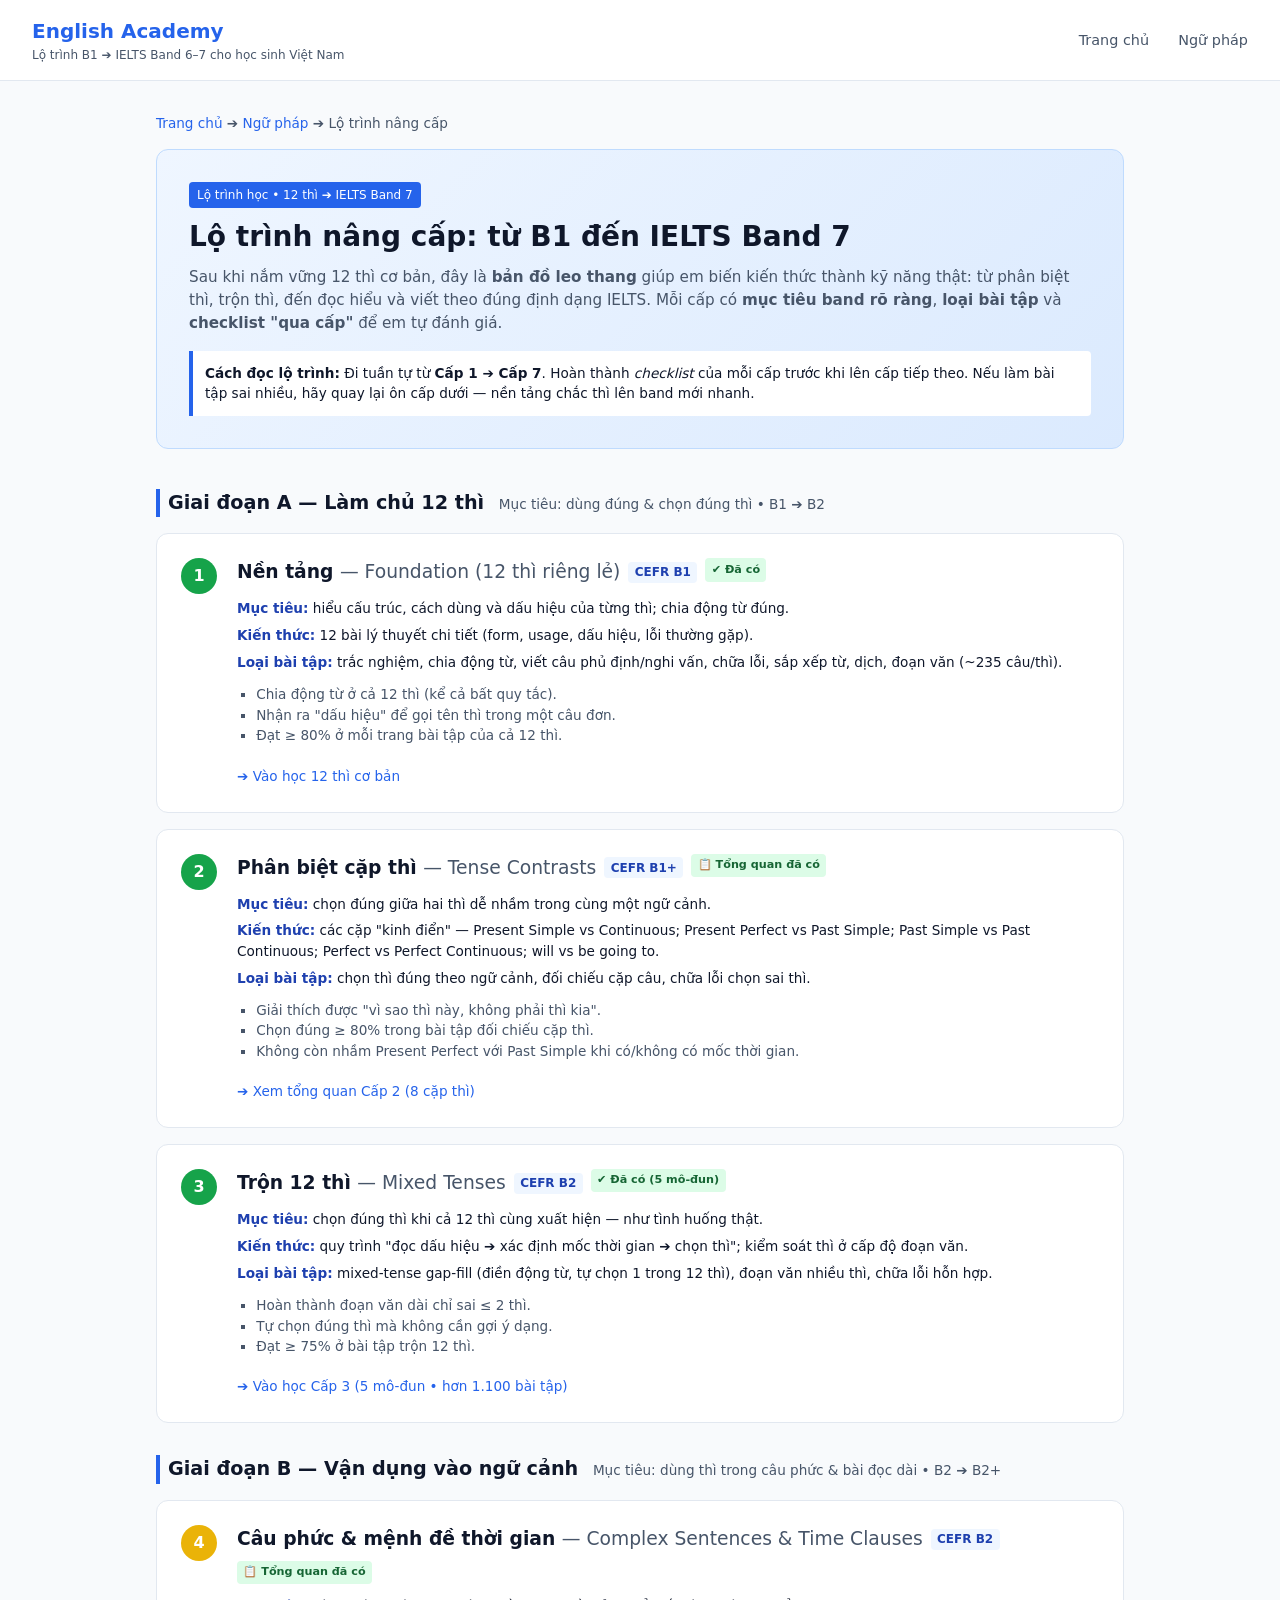
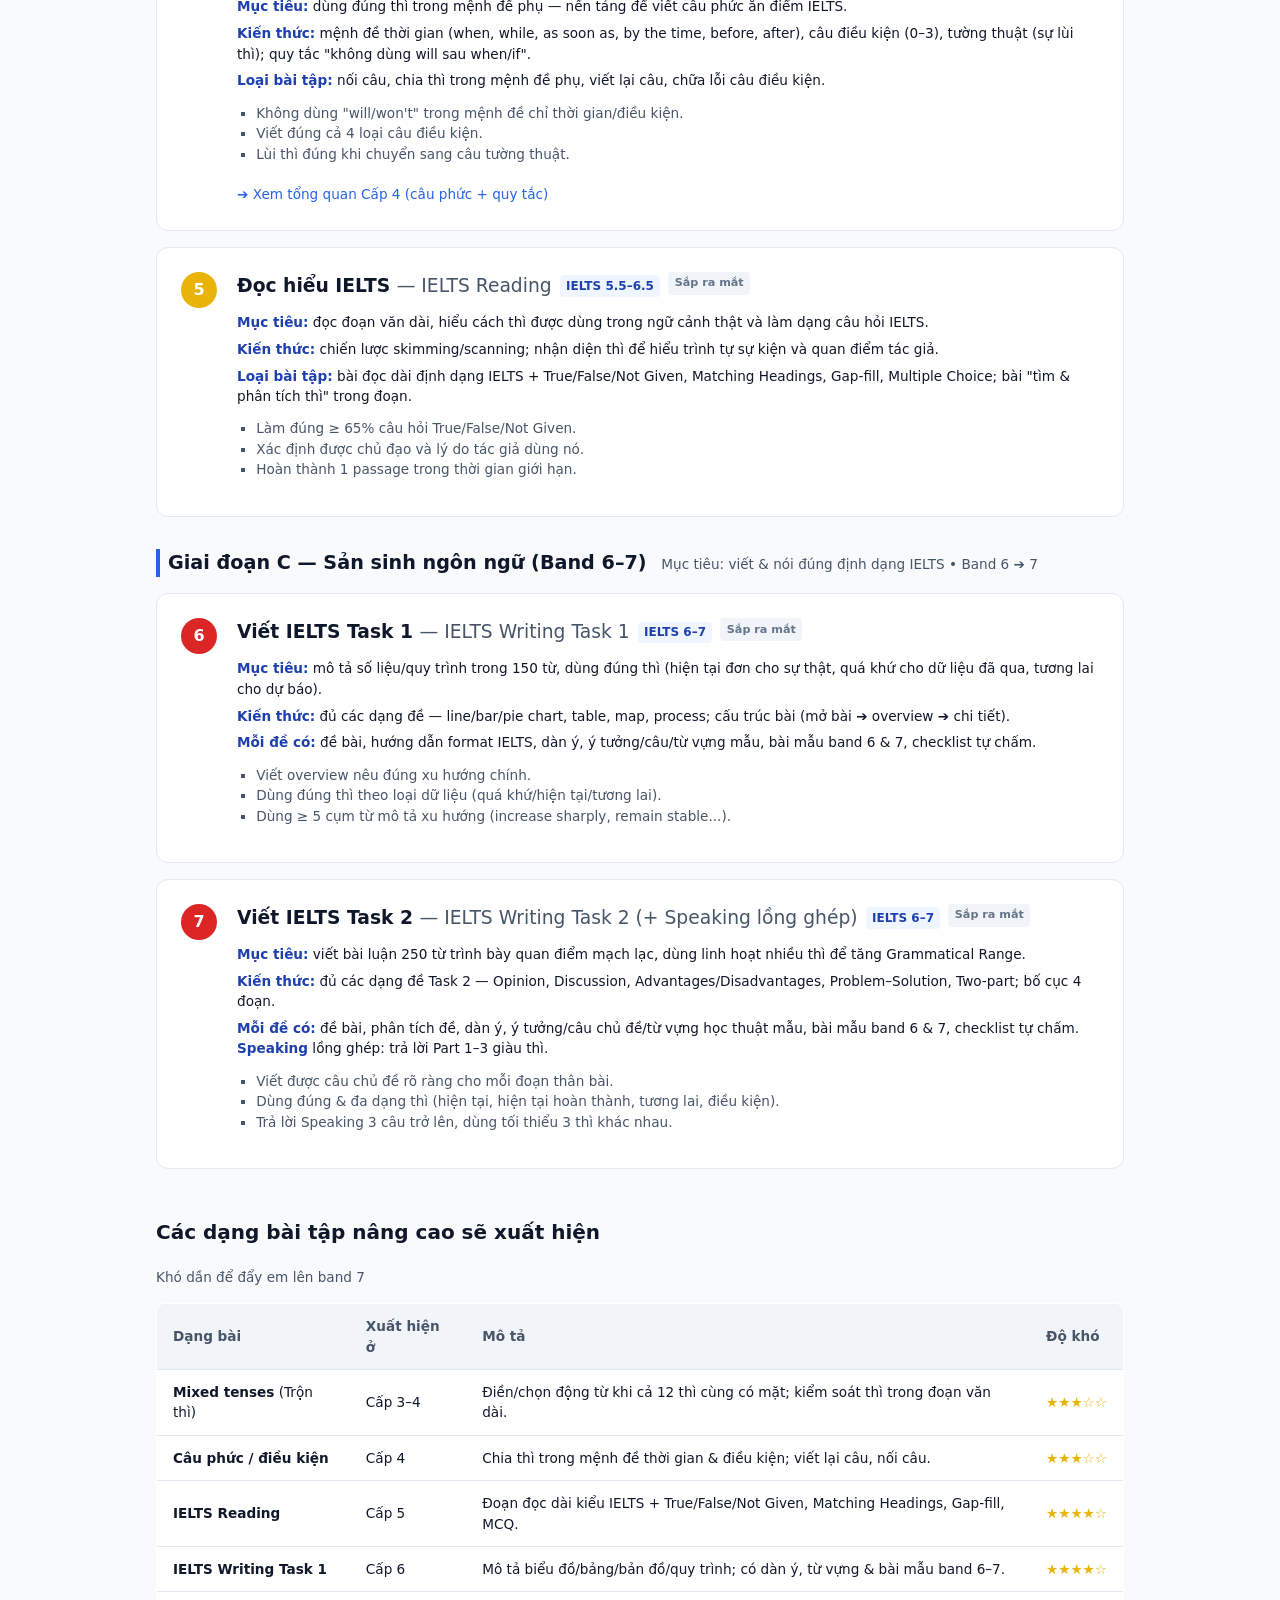
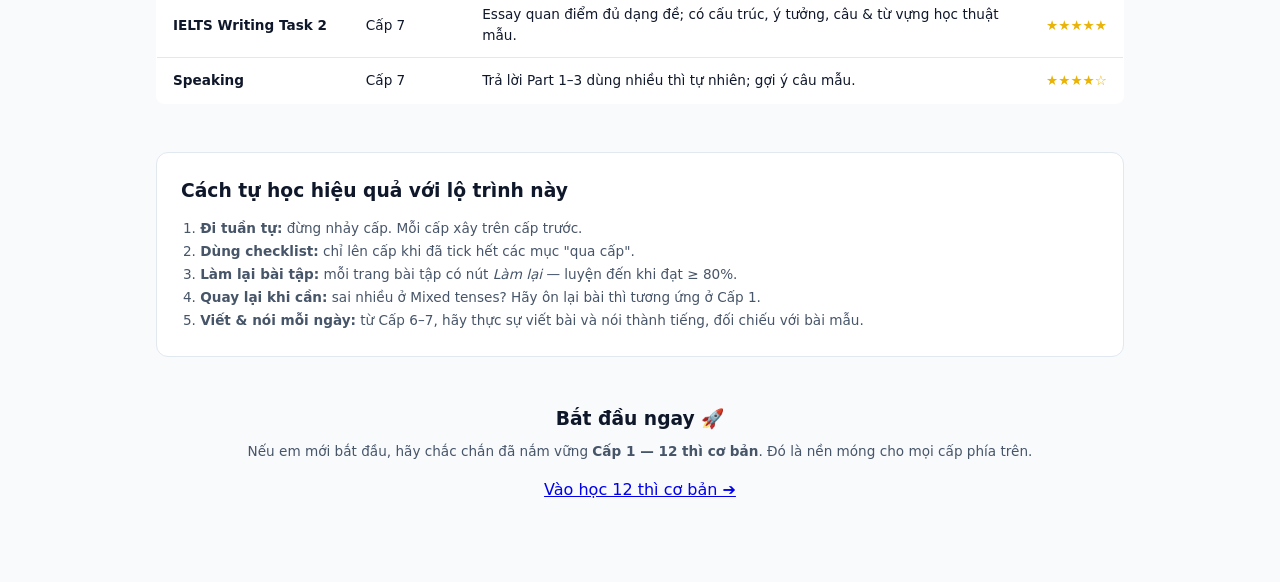
==== grammar/grammar.html @ 140b433c "init past simple" ====
<!DOCTYPE html>
<html lang="vi">
<head>
    <meta charset="UTF-8">
    <meta name="viewport" content="width=device-width, initial-scale=1.0">
    <title>Lộ trình nâng cấp 12 thì: B1 ➔ IELTS Band 7</title>
    <!-- Relative link to your root global stylesheet -->
    <link rel="stylesheet" href="../style.css">
    <style>
        .breadcrumb { font-size: 0.85rem; color: var(--text-muted); margin-bottom: 1rem; }
        .breadcrumb a { color: var(--primary); text-decoration: none; }
        
        .phase-title { margin: 2rem 0 1rem 0; padding-left: 0.5rem; border-left: 4px solid var(--primary); font-size: 1.2rem; color: var(--text-main); }
        .phase-title span { font-size: 0.85rem; font-weight: normal; color: var(--text-muted); margin-left: 0.5rem; }
        
        .level-card { background: var(--card-bg); border: 1px solid var(--border); border-radius: 12px; padding: 1.5rem; margin-bottom: 1rem; display: flex; gap: 1.25rem; }
        .level-badge { background: #16a34a; color: white; width: 36px; height: 36px; border-radius: 50%; display: flex; align-items: center; justify-content: center; font-weight: bold; flex-shrink: 0; }
        .level-content { flex-grow: 1; }
        .level-header { display: flex; align-items: center; gap: 0.5rem; margin-bottom: 0.75rem; flex-wrap: wrap; }
        .cefr { background: #eff6ff; color: #1e40af; font-size: 0.75rem; font-weight: 600; padding: 0.1rem 0.4rem; border-radius: 4px; }
        
        .meta-line { font-size: 0.85rem; margin-bottom: 0.4rem; }
        .meta-line strong { color: #1e40af; }
        
        .checklist { margin: 0.75rem 0; padding-left: 1.2rem; font-size: 0.85rem; color: var(--text-muted); list-style-type: square; }
        .level-link { display: inline-block; font-size: 0.85rem; color: var(--primary); text-decoration: none; font-weight: 500; margin-top: 0.5rem; }
        .level-link:hover { text-decoration: underline; }

        /* Roadmap table */
        .roadmap-table { width: 100%; border-collapse: collapse; margin-top: 1rem; background: var(--card-bg); border-radius: 8px; overflow: hidden; font-size: 0.85rem; border: 1px solid var(--border); }
        .roadmap-table th, .roadmap-table td { padding: 0.75rem 1rem; text-align: left; border-bottom: 1px solid var(--border); }
        .roadmap-table th { background: #f1f5f9; font-weight: 600; color: var(--text-muted); }
        .stars { color: #eab308; }
    </style>
</head>
<body>

    <header>
        <div class="logo">
            <h1>English Academy</h1>
            <p>Lộ trình B1 ➔ IELTS Band 6–7 cho học sinh Việt Nam</p>
        </div>
        <nav>
            <a href="../index.html">Trang chủ</a>
            <a href="grammar.html">Ngữ pháp</a>
        </nav>
    </header>

    <main class="container">
        
        <div class="breadcrumb">
            <a href="../index.html">Trang chủ</a> ➔ <a href="grammar.html">Ngữ pháp</a> ➔ Lộ trình nâng cấp
        </div>

        <!-- Hero Title Block -->
        <section class="hero">
            <span class="badge">Lộ trình học • 12 thì ➔ IELTS Band 7</span>
            <h2>Lộ trình nâng cấp: từ B1 đến IELTS Band 7</h2>
            <p>Sau khi nắm vững 12 thì cơ bản, đây là <strong>bản đồ leo thang</strong> giúp em biến kiến thức thành kỹ năng thật: từ phân biệt thì, trộn thì, đến đọc hiểu và viết theo đúng định dạng IELTS. Mỗi cấp có <strong>mục tiêu band rõ ràng</strong>, <strong>loại bài tập</strong> và <strong>checklist "qua cấp"</strong> để em tự đánh giá.</p>
            <div class="tip" style="margin-top:1rem; background:#fff;">
                <strong>Cách đọc lộ trình:</strong> Đi tuần tự từ <strong>Cấp 1 ➔ Cấp 7</strong>. Hoàn thành <em>checklist</em> của mỗi cấp trước khi lên cấp tiếp theo. Nếu làm bài tập sai nhiều, hãy quay lại ôn cấp dưới — nền tảng chắc thì lên band mới nhanh.
            </div>
        </section>

        <!-- Giai đoạn A -->
        <h3 class="phase-title">Giai đoạn A — Làm chủ 12 thì <span>Mục tiêu: dùng đúng & chọn đúng thì • B1 ➔ B2</span></h3>
        
        <!-- Cấp 1 -->
        <div class="level-card">
            <div class="level-badge">1</div>
            <div class="level-content">
                <div class="level-header">
                    <h3>Nền tảng <span style="font-weight:normal; color:var(--text-muted);">— Foundation (12 thì riêng lẻ)</span></h3>
                    <span class="cefr">CEFR B1</span> <span class="status open">✔ Đã có</span>
                </div>
                <div class="meta-line"><strong>Mục tiêu:</strong> hiểu cấu trúc, cách dùng và dấu hiệu của từng thì; chia động từ đúng.</div>
                <div class="meta-line"><strong>Kiến thức:</strong> 12 bài lý thuyết chi tiết (form, usage, dấu hiệu, lỗi thường gặp).</div>
                <div class="meta-line"><strong>Loại bài tập:</strong> trắc nghiệm, chia động từ, viết câu phủ định/nghi vấn, chữa lỗi, sắp xếp từ, dịch, đoạn văn (~235 câu/thì).</div>
                <ul class="checklist">
                    <li>Chia động từ ở cả 12 thì (kể cả bất quy tắc).</li>
                    <li>Nhận ra "dấu hiệu" để gọi tên thì trong một câu đơn.</li>
                    <li>Đạt ≥ 80% ở mỗi trang bài tập của cả 12 thì.</li>
                </ul>
                <a href="twelve_tenses.html" class="level-link">➔ Vào học 12 thì cơ bản</a>
            </div>
        </div>

        <!-- Cấp 2 -->
        <div class="level-card">
            <div class="level-badge">2</div>
            <div class="level-content">
                <div class="level-header">
                    <h3>Phân biệt cặp thì <span style="font-weight:normal; color:var(--text-muted);">— Tense Contrasts</span></h3>
                    <span class="cefr">CEFR B1+</span> <span class="status open">📋 Tổng quan đã có</span>
                </div>
                <div class="meta-line"><strong>Mục tiêu:</strong> chọn đúng giữa hai thì dễ nhầm trong cùng một ngữ cảnh.</div>
                <div class="meta-line"><strong>Kiến thức:</strong> các cặp "kinh điển" — Present Simple vs Continuous; Present Perfect vs Past Simple; Past Simple vs Past Continuous; Perfect vs Perfect Continuous; will vs be going to.</div>
                <div class="meta-line"><strong>Loại bài tập:</strong> chọn thì đúng theo ngữ cảnh, đối chiếu cặp câu, chữa lỗi chọn sai thì.</div>
                <ul class="checklist">
                    <li>Giải thích được "vì sao thì này, không phải thì kia".</li>
                    <li>Chọn đúng ≥ 80% trong bài tập đối chiếu cặp thì.</li>
                    <li>Không còn nhầm Present Perfect với Past Simple khi có/không có mốc thời gian.</li>
                </ul>
                <a href="tense_contrasts.html" class="level-link">➔ Xem tổng quan Cấp 2 (8 cặp thì)</a>
            </div>
        </div>

        <!-- Cấp 3 -->
        <div class="level-card">
            <div class="level-badge">3</div>
            <div class="level-content">
                <div class="level-header">
                    <h3>Trộn 12 thì <span style="font-weight:normal; color:var(--text-muted);">— Mixed Tenses</span></h3>
                    <span class="cefr">CEFR B2</span> <span class="status open">✔ Đã có (5 mô-đun)</span>
                </div>
                <div class="meta-line"><strong>Mục tiêu:</strong> chọn đúng thì khi cả 12 thì cùng xuất hiện — như tình huống thật.</div>
                <div class="meta-line"><strong>Kiến thức:</strong> quy trình "đọc dấu hiệu ➔ xác định mốc thời gian ➔ chọn thì"; kiểm soát thì ở cấp độ đoạn văn.</div>
                <div class="meta-line"><strong>Loại bài tập:</strong> mixed-tense gap-fill (điền động từ, tự chọn 1 trong 12 thì), đoạn văn nhiều thì, chữa lỗi hỗn hợp.</div>
                <ul class="checklist">
                    <li>Hoàn thành đoạn văn dài chỉ sai ≤ 2 thì.</li>
                    <li>Tự chọn đúng thì mà không cần gợi ý dạng.</li>
                    <li>Đạt ≥ 75% ở bài tập trộn 12 thì.</li>
                </ul>
                <a href="mixed_tenses.html" class="level-link">➔ Vào học Cấp 3 (5 mô-đun • hơn 1.100 bài tập)</a>
            </div>
        </div>

        <!-- Giai đoạn B -->
        <h3 class="phase-title">Giai đoạn B — Vận dụng vào ngữ cảnh <span>Mục tiêu: dùng thì trong câu phức & bài đọc dài • B2 ➔ B2+</span></h3>

        <!-- Cấp 4 -->
        <div class="level-card">
            <div class="level-badge" style="background:#eab308;">4</div>
            <div class="level-content">
                <div class="level-header">
                    <h3>Câu phức & mệnh đề thời gian <span style="font-weight:normal; color:var(--text-muted);">— Complex Sentences & Time Clauses</span></h3>
                    <span class="cefr">CEFR B2</span> <span class="status open">📋 Tổng quan đã có</span>
                </div>
                <div class="meta-line"><strong>Mục tiêu:</strong> dùng đúng thì trong mệnh đề phụ — nền tảng để viết câu phức ăn điểm IELTS.</div>
                <div class="meta-line"><strong>Kiến thức:</strong> mệnh đề thời gian (when, while, as soon as, by the time, before, after), câu điều kiện (0–3), tường thuật (sự lùi thì); quy tắc "không dùng will sau when/if".</div>
                <div class="meta-line"><strong>Loại bài tập:</strong> nối câu, chia thì trong mệnh đề phụ, viết lại câu, chữa lỗi câu điều kiện.</div>
                <ul class="checklist">
                    <li>Không dùng "will/won't" trong mệnh đề chỉ thời gian/điều kiện.</li>
                    <li>Viết đúng cả 4 loại câu điều kiện.</li>
                    <li>Lùi thì đúng khi chuyển sang câu tường thuật.</li>
                </ul>
                <a href="#" class="level-link">➔ Xem tổng quan Cấp 4 (câu phức + quy tắc)</a>
            </div>
        </div>

        <!-- Cấp 5 -->
        <div class="level-card disabled">
            <div class="level-badge" style="background:#eab308;">5</div>
            <div class="level-content">
                <div class="level-header">
                    <h3>Đọc hiểu IELTS <span style="font-weight:normal; color:var(--text-muted);">— IELTS Reading</span></h3>
                    <span class="cefr">IELTS 5.5–6.5</span> <span class="status soon">Sắp ra mắt</span>
                </div>
                <div class="meta-line"><strong>Mục tiêu:</strong> đọc đoạn văn dài, hiểu cách thì được dùng trong ngữ cảnh thật và làm dạng câu hỏi IELTS.</div>
                <div class="meta-line"><strong>Kiến thức:</strong> chiến lược skimming/scanning; nhận diện thì để hiểu trình tự sự kiện và quan điểm tác giả.</div>
                <div class="meta-line"><strong>Loại bài tập:</strong> bài đọc dài định dạng IELTS + True/False/Not Given, Matching Headings, Gap-fill, Multiple Choice; bài "tìm & phân tích thì" trong đoạn.</div>
                <ul class="checklist">
                    <li>Làm đúng ≥ 65% câu hỏi True/False/Not Given.</li>
                    <li>Xác định được chủ đạo và lý do tác giả dùng nó.</li>
                    <li>Hoàn thành 1 passage trong thời gian giới hạn.</li>
                </ul>
            </div>
        </div>

        <!-- Giai đoạn C -->
        <h3 class="phase-title">Giai đoạn C — Sản sinh ngôn ngữ (Band 6–7) <span>Mục tiêu: viết & nói đúng định dạng IELTS • Band 6 ➔ 7</span></h3>

        <!-- Cấp 6 -->
        <div class="level-card disabled">
            <div class="level-badge" style="background:#dc2626;">6</div>
            <div class="level-content">
                <div class="level-header">
                    <h3>Viết IELTS Task 1 <span style="font-weight:normal; color:var(--text-muted);">— IELTS Writing Task 1</span></h3>
                    <span class="cefr">IELTS 6–7</span> <span class="status soon">Sắp ra mắt</span>
                </div>
                <div class="meta-line"><strong>Mục tiêu:</strong> mô tả số liệu/quy trình trong 150 từ, dùng đúng thì (hiện tại đơn cho sự thật, quá khứ cho dữ liệu đã qua, tương lai cho dự báo).</div>
                <div class="meta-line"><strong>Kiến thức:</strong> đủ các dạng đề — line/bar/pie chart, table, map, process; cấu trúc bài (mở bài ➔ overview ➔ chi tiết).</div>
                <div class="meta-line"><strong>Mỗi đề có:</strong> đề bài, hướng dẫn format IELTS, dàn ý, ý tưởng/câu/từ vựng mẫu, bài mẫu band 6 & 7, checklist tự chấm.</div>
                <ul class="checklist">
                    <li>Viết overview nêu đúng xu hướng chính.</li>
                    <li>Dùng đúng thì theo loại dữ liệu (quá khứ/hiện tại/tương lai).</li>
                    <li>Dùng ≥ 5 cụm từ mô tả xu hướng (increase sharply, remain stable...).</li>
                </ul>
            </div>
        </div>

        <!-- Cấp 7 -->
        <div class="level-card disabled">
            <div class="level-badge" style="background:#dc2626;">7</div>
            <div class="level-content">
                <div class="level-header">
                    <h3>Viết IELTS Task 2 <span style="font-weight:normal; color:var(--text-muted);">— IELTS Writing Task 2 (+ Speaking lồng ghép)</span></h3>
                    <span class="cefr">IELTS 6–7</span> <span class="status soon">Sắp ra mắt</span>
                </div>
                <div class="meta-line"><strong>Mục tiêu:</strong> viết bài luận 250 từ trình bày quan điểm mạch lạc, dùng linh hoạt nhiều thì để tăng Grammatical Range.</div>
                <div class="meta-line"><strong>Kiến thức:</strong> đủ các dạng đề Task 2 — Opinion, Discussion, Advantages/Disadvantages, Problem–Solution, Two-part; bố cục 4 đoạn.</div>
                <div class="meta-line"><strong>Mỗi đề có:</strong> đề bài, phân tích đề, dàn ý, ý tưởng/câu chủ đề/từ vựng học thuật mẫu, bài mẫu band 6 & 7, checklist tự chấm. <strong>Speaking</strong> lồng ghép: trả lời Part 1–3 giàu thì.</div>
                <ul class="checklist">
                    <li>Viết được câu chủ đề rõ ràng cho mỗi đoạn thân bài.</li>
                    <li>Dùng đúng & đa dạng thì (hiện tại, hiện tại hoàn thành, tương lai, điều kiện).</li>
                    <li>Trả lời Speaking 3 câu trở lên, dùng tối thiểu 3 thì khác nhau.</li>
                </ul>
            </div>
        </div>

        <!-- Overview Table Section -->
        <section style="margin-top: 3rem;">
            <h2 class="section-title">Các dạng bài tập nâng cao sẽ xuất hiện</h2>
            <p style="font-size:0.85rem; color:var(--text-muted); margin-bottom:1rem;">Khó dần để đẩy em lên band 7</p>
            
            <table class="roadmap-table">
                <thead>
                    <tr>
                        <th>Dạng bài</th>
                        <th>Xuất hiện ở</th>
                        <th>Mô tả</th>
                        <th>Độ khó</th>
                    </tr>
                </thead>
                <tbody>
                    <tr>
                        <td><strong>Mixed tenses</strong> (Trộn thì)</td>
                        <td>Cấp 3–4</td>
                        <td>Điền/chọn động từ khi cả 12 thì cùng có mặt; kiểm soát thì trong đoạn văn dài.</td>
                        <td class="stars">★★★☆☆</td>
                    </tr>
                    <tr>
                        <td><strong>Câu phức / điều kiện</strong></td>
                        <td>Cấp 4</td>
                        <td>Chia thì trong mệnh đề thời gian & điều kiện; viết lại câu, nối câu.</td>
                        <td class="stars">★★★☆☆</td>
                    </tr>
                    <tr>
                        <td><strong>IELTS Reading</strong></td>
                        <td>Cấp 5</td>
                        <td>Đoạn đọc dài kiểu IELTS + True/False/Not Given, Matching Headings, Gap-fill, MCQ.</td>
                        <td class="stars">★★★★☆</td>
                    </tr>
                    <tr>
                        <td><strong>IELTS Writing Task 1</strong></td>
                        <td>Cấp 6</td>
                        <td>Mô tả biểu đồ/bảng/bản đồ/quy trình; có dàn ý, từ vựng & bài mẫu band 6–7.</td>
                        <td class="stars">★★★★☆</td>
                    </tr>
                    <tr>
                        <td><strong>IELTS Writing Task 2</strong></td>
                        <td>Cấp 7</td>
                        <td>Essay quan điểm đủ dạng đề; có cấu trúc, ý tưởng, câu & từ vựng học thuật mẫu.</td>
                        <td class="stars">★★★★★</td>
                    </tr>
                    <tr>
                        <td><strong>Speaking</strong></td>
                        <td>Cấp 7</td>
                        <td>Trả lời Part 1–3 dùng nhiều thì tự nhiên; gợi ý câu mẫu.</td>
                        <td class="stars">★★★★☆</td>
                    </tr>
                </tbody>
            </table>
        </section>

        <!-- Method Section -->
        <section style="margin-top:3rem; background:#fff; border:1px solid var(--border); padding:1.5rem; border-radius:12px;">
            <h3 style="margin-bottom:0.75rem;">Cách tự học hiệu quả với lộ trình này</h3>
            <ol style="padding-left:1.2rem; font-size:0.85rem; color:var(--text-muted); line-height:1.7;">
                <li><strong>Đi tuần tự:</strong> đừng nhảy cấp. Mỗi cấp xây trên cấp trước.</li>
                <li><strong>Dùng checklist:</strong> chỉ lên cấp khi đã tick hết các mục "qua cấp".</li>
                <li><strong>Làm lại bài tập:</strong> mỗi trang bài tập có nút <em>Làm lại</em> — luyện đến khi đạt ≥ 80%.</li>
                <li><strong>Quay lại khi cần:</strong> sai nhiều ở Mixed tenses? Hãy ôn lại bài thì tương ứng ở Cấp 1.</li>
                <li><strong>Viết & nói mỗi ngày:</strong> từ Cấp 6–7, hãy thực sự viết bài và nói thành tiếng, đối chiếu với bài mẫu.</li>
            </ol>
        </section>

        <!-- Footer Call to Action -->
        <section style="text-align:center; margin-top:3rem;">
            <h3 style="margin-bottom:0.5rem;">Bắt đầu ngay 🚀</h3>
            <p style="font-size:0.85rem; color:var(--text-muted); margin-bottom:1rem;">Nếu em mới bắt đầu, hãy chắc chắn đã nắm vững <strong>Cấp 1 — 12 thì cơ bản</strong>. Đó là nền móng cho mọi cấp phía trên.</p>
            <a href="twelve_tenses.html" class="btn" style="display:inline-block;">Vào học 12 thì cơ bản ➔</a>
        </section>

    </main>

</body>
</html>
---- style.css ----
:root {
    --primary: #2563eb;
    --primary-hover: #1d4ed8;
    --bg: #f8fafc;
    --card-bg: #ffffff;
    --text-main: #0f172a;
    --text-muted: #475569;
    --border: #e2e8f0;
}

* { 
    box-sizing: border-box; 
    margin: 0; 
    padding: 0; 
    font-family: system-ui, -apple-system, sans-serif; 
}

body { 
    background-color: var(--bg); 
    color: var(--text-main); 
    line-height: 1.5; 
    padding-bottom: 3rem; 
}

/* Navbar */
header { 
    background: var(--card-bg); 
    border-bottom: 1px solid var(--border); 
    padding: 1rem 2rem; 
    display: flex; 
    justify-content: space-between; 
    align-items: center; 
}
.logo h1 { font-size: 1.25rem; color: var(--primary); }
.logo p { font-size: 0.75rem; color: var(--text-muted); }
nav a { margin-left: 1.5rem; text-decoration: none; color: var(--text-muted); font-size: 0.9rem; font-weight: 500; }
nav a:hover { color: var(--primary); }

/* Main layout container */
.container { 
    max-width: 1000px; 
    margin: 2rem auto; 
    padding: 0 1rem; 
}

/* Hero Banner */
.hero { 
    background: linear-gradient(135deg, #eff6ff, #dbeafe); 
    border-radius: 12px; 
    padding: 2rem; 
    margin-bottom: 2.5rem; 
    border: 1px solid #bfdbfe; 
}
.badge { 
    background: var(--primary); 
    color: white; 
    font-size: 0.75rem; 
    padding: 0.25rem 0.5rem; 
    border-radius: 4px; 
    display: inline-block; 
    margin-bottom: 0.5rem; 
}
.hero h2 { font-size: 1.75rem; margin-bottom: 0.5rem; }
.hero p { color: var(--text-muted); margin-bottom: 1rem; font-size: 0.95rem; }
.tip { 
    font-size: 0.85rem; 
    padding: 0.75rem; 
    background: rgba(255,255,255,0.7); 
    border-left: 4px solid var(--primary); 
    border-radius: 0 4px 4px 0; 
}

/* Grid layout for Dashboard sections */
.section-title { margin-bottom: 1.25rem; font-size: 1.25rem; }
.grid { 
    display: grid; 
    grid-template-columns: repeat(auto-fit, minmax(220px, 1fr)); 
    gap: 1rem; 
}

/* Dashboard Navigation Cards */
.card { 
    background: var(--card-bg); 
    border: 1px solid var(--border); 
    border-radius: 12px; 
    padding: 1.5rem; 
    display: flex; 
    flex-direction: column; 
    text-decoration: none; 
    color: inherit; 
    transition: transform 0.2s, box-shadow 0.2s; 
}
.card:hover { 
    transform: translateY(-2px); 
    box-shadow: 0 4px 12px rgba(0,0,0,0.05); 
}
.card .icon { font-size: 1.5rem; margin-bottom: 0.75rem; }
.card h3 { font-size: 1.05rem; margin-bottom: 0.5rem; }
.card p { font-size: 0.85rem; color: var(--text-muted); flex-grow: 1; margin-bottom: 1rem; }

/* Status Badges */
.status { font-size: 0.7rem; font-weight: 600; padding: 0.2rem 0.4rem; border-radius: 4px; align-self: flex-start; }
.status.open { background: #dcfce7; color: #166534; }
.status.soon { background: #f1f5f9; color: #64748b; }
.card.disabled { pointer-events: none; opacity: 0.75; }
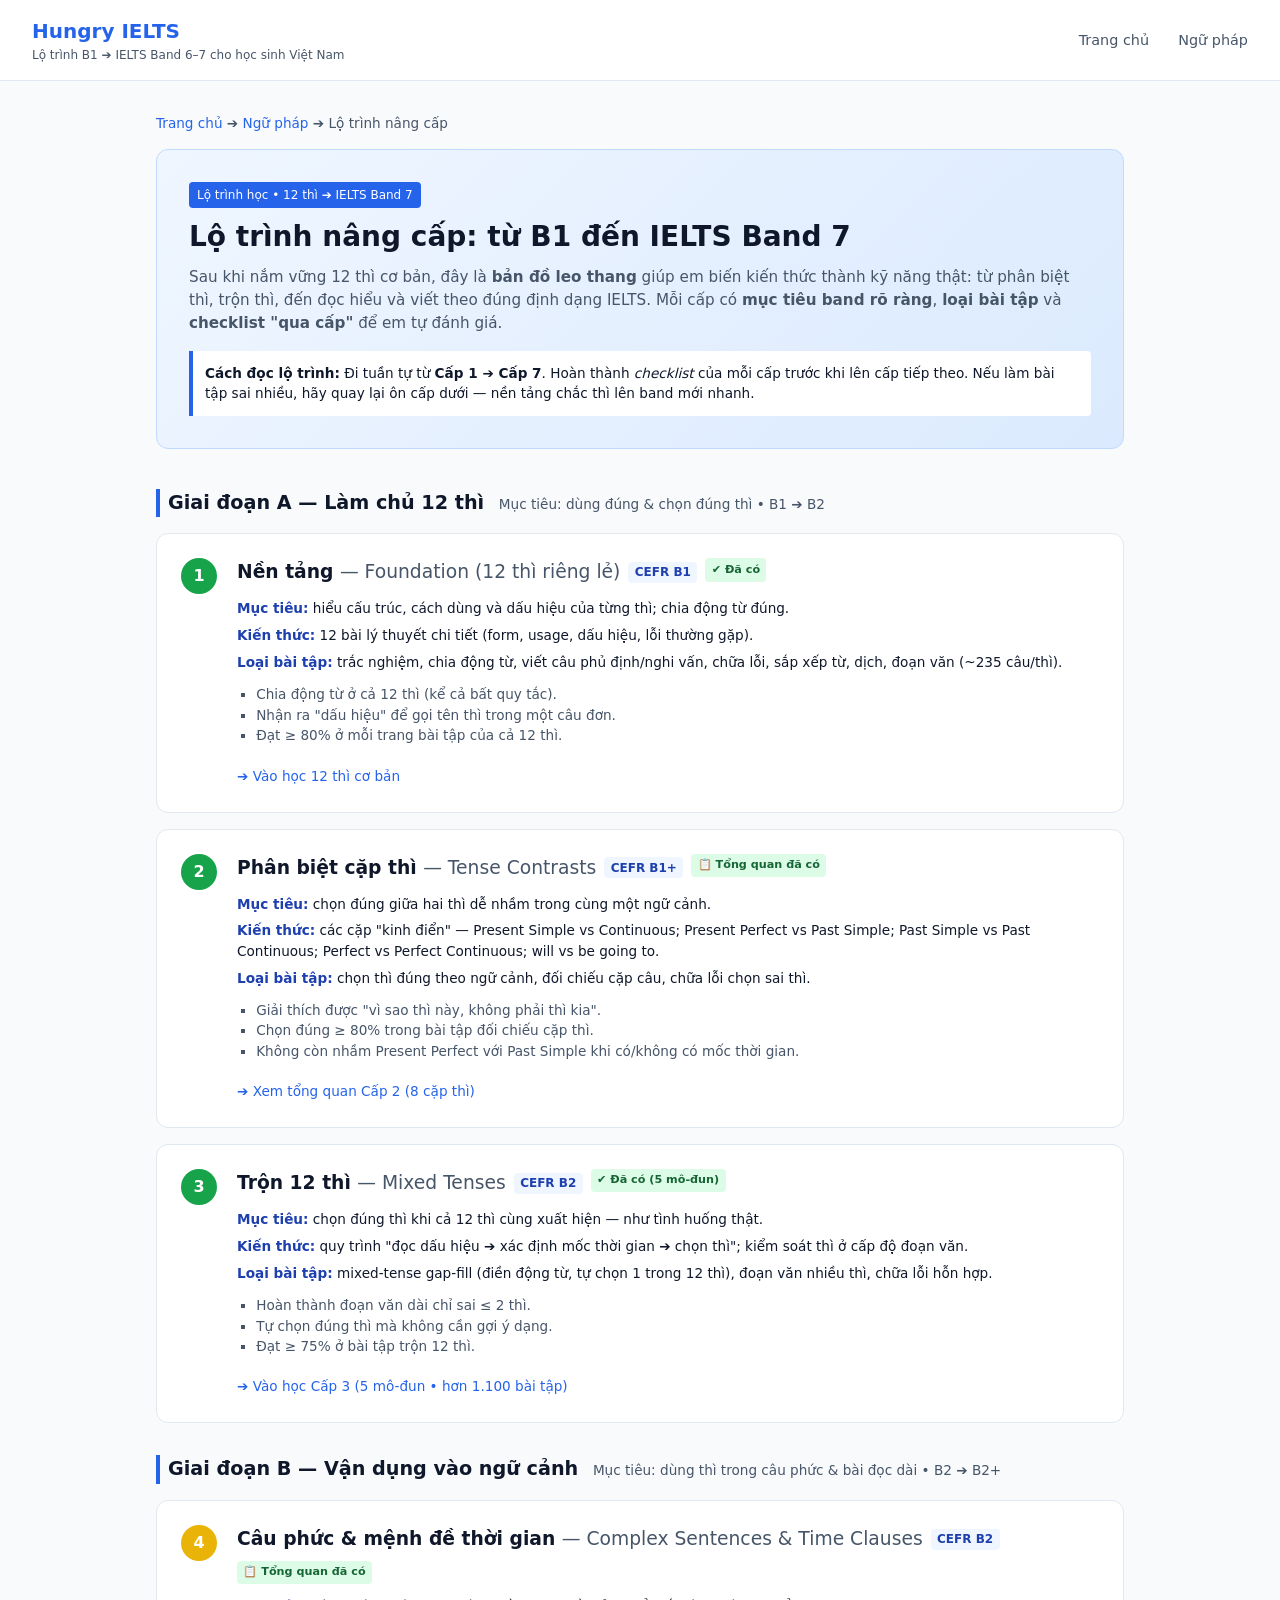
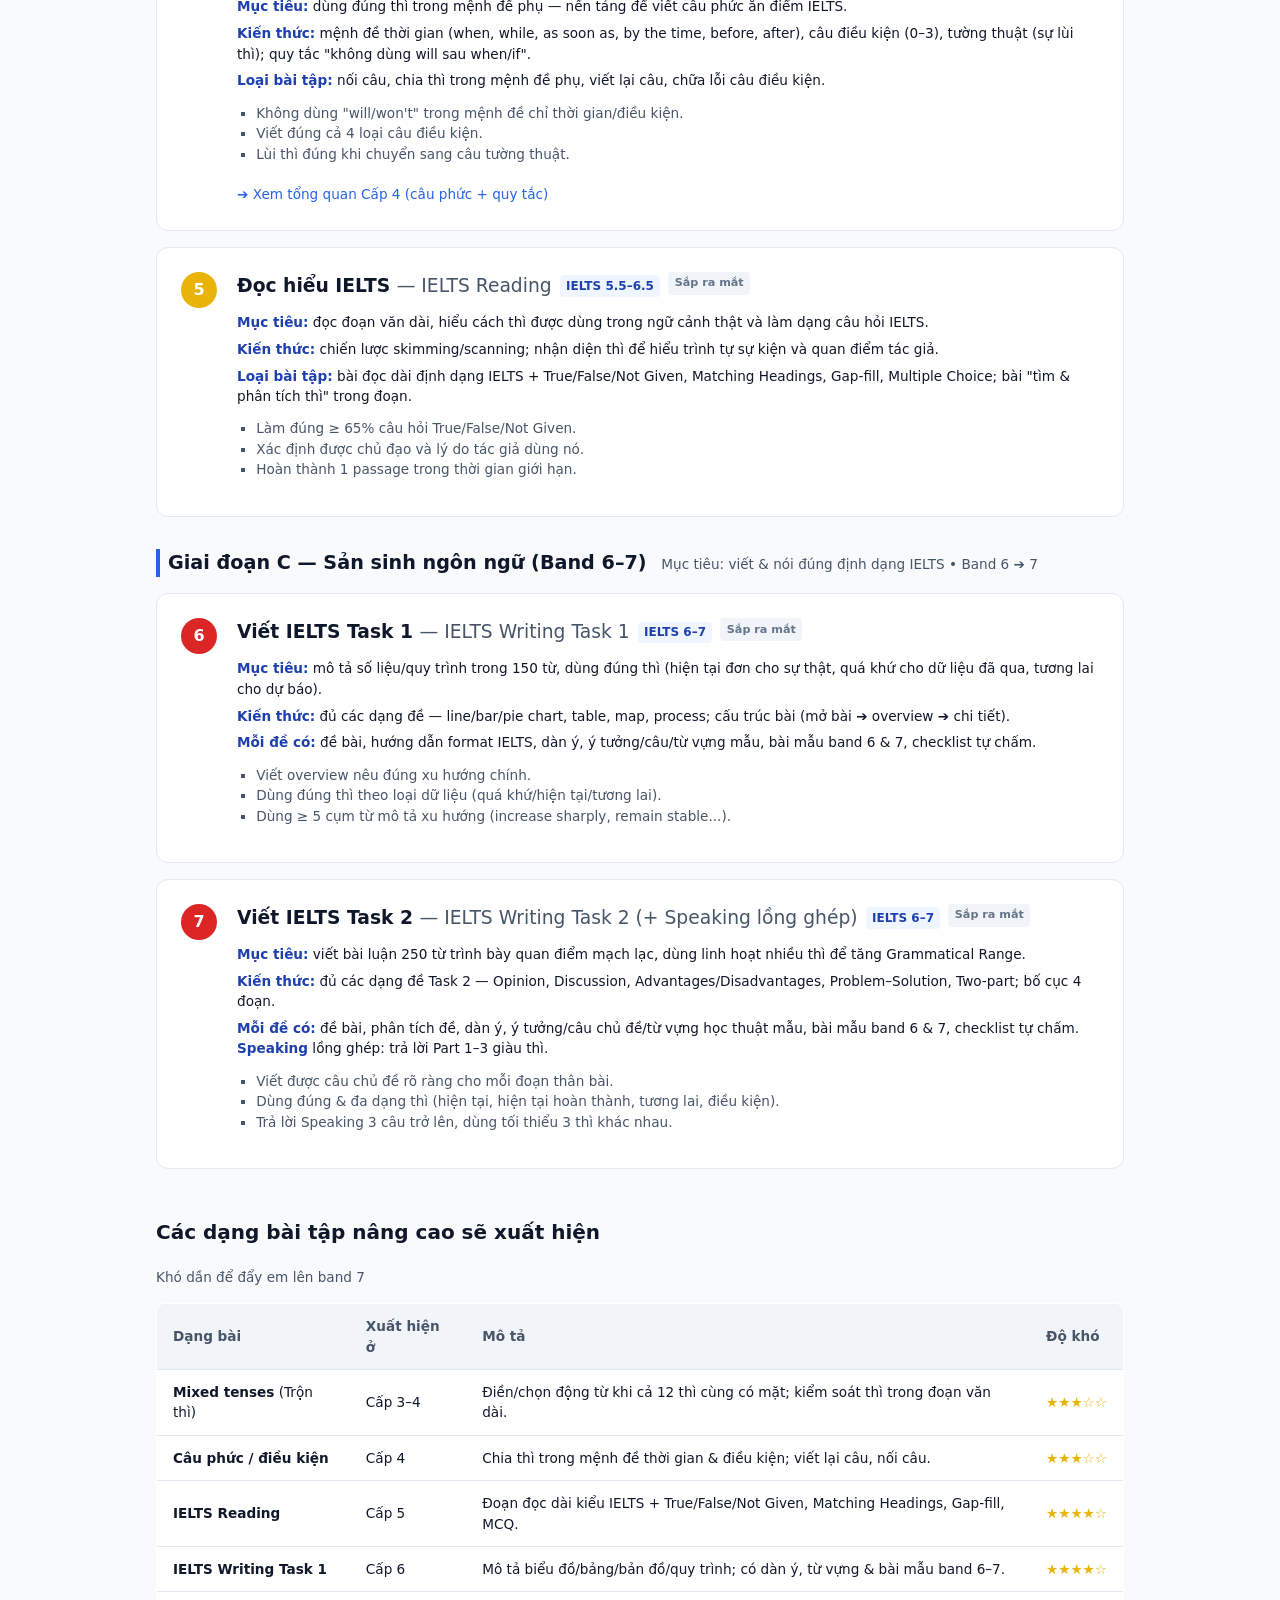
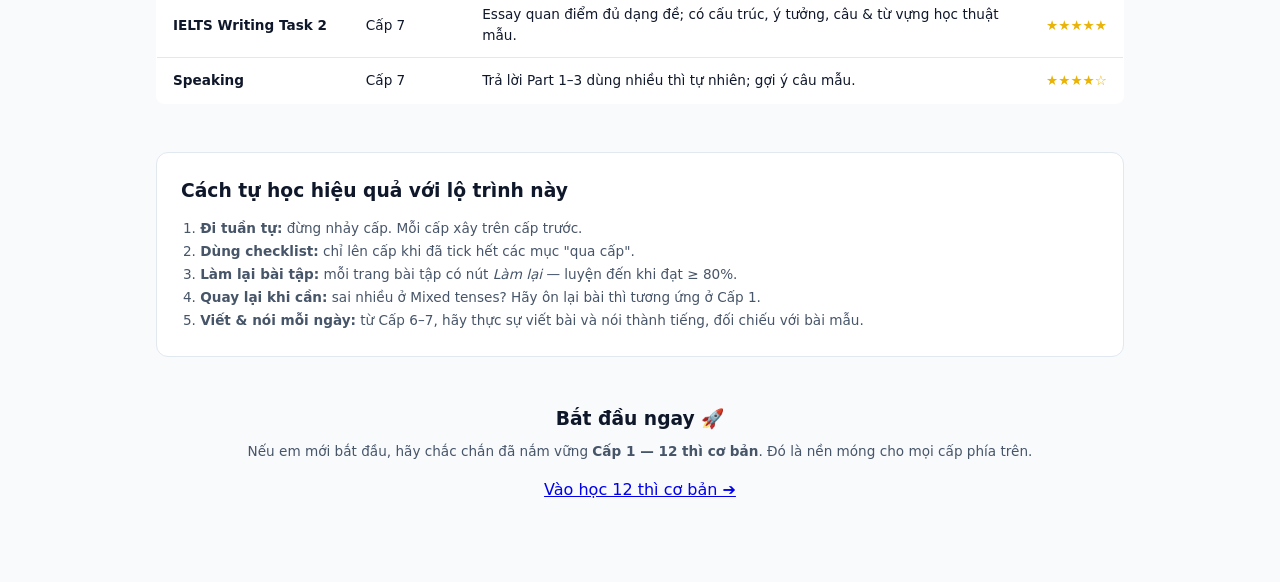
==== commit 31e2b620: "init past simple exercises" ====
--- a/grammar/grammar.html
+++ b/grammar/grammar.html
@@ -37,7 +37,7 @@
 
     <header>
         <div class="logo">
-            <h1>English Academy</h1>
+            <h1>Hungry IELTS</h1>
             <p>Lộ trình B1 ➔ IELTS Band 6–7 cho học sinh Việt Nam</p>
         </div>
         <nav>
